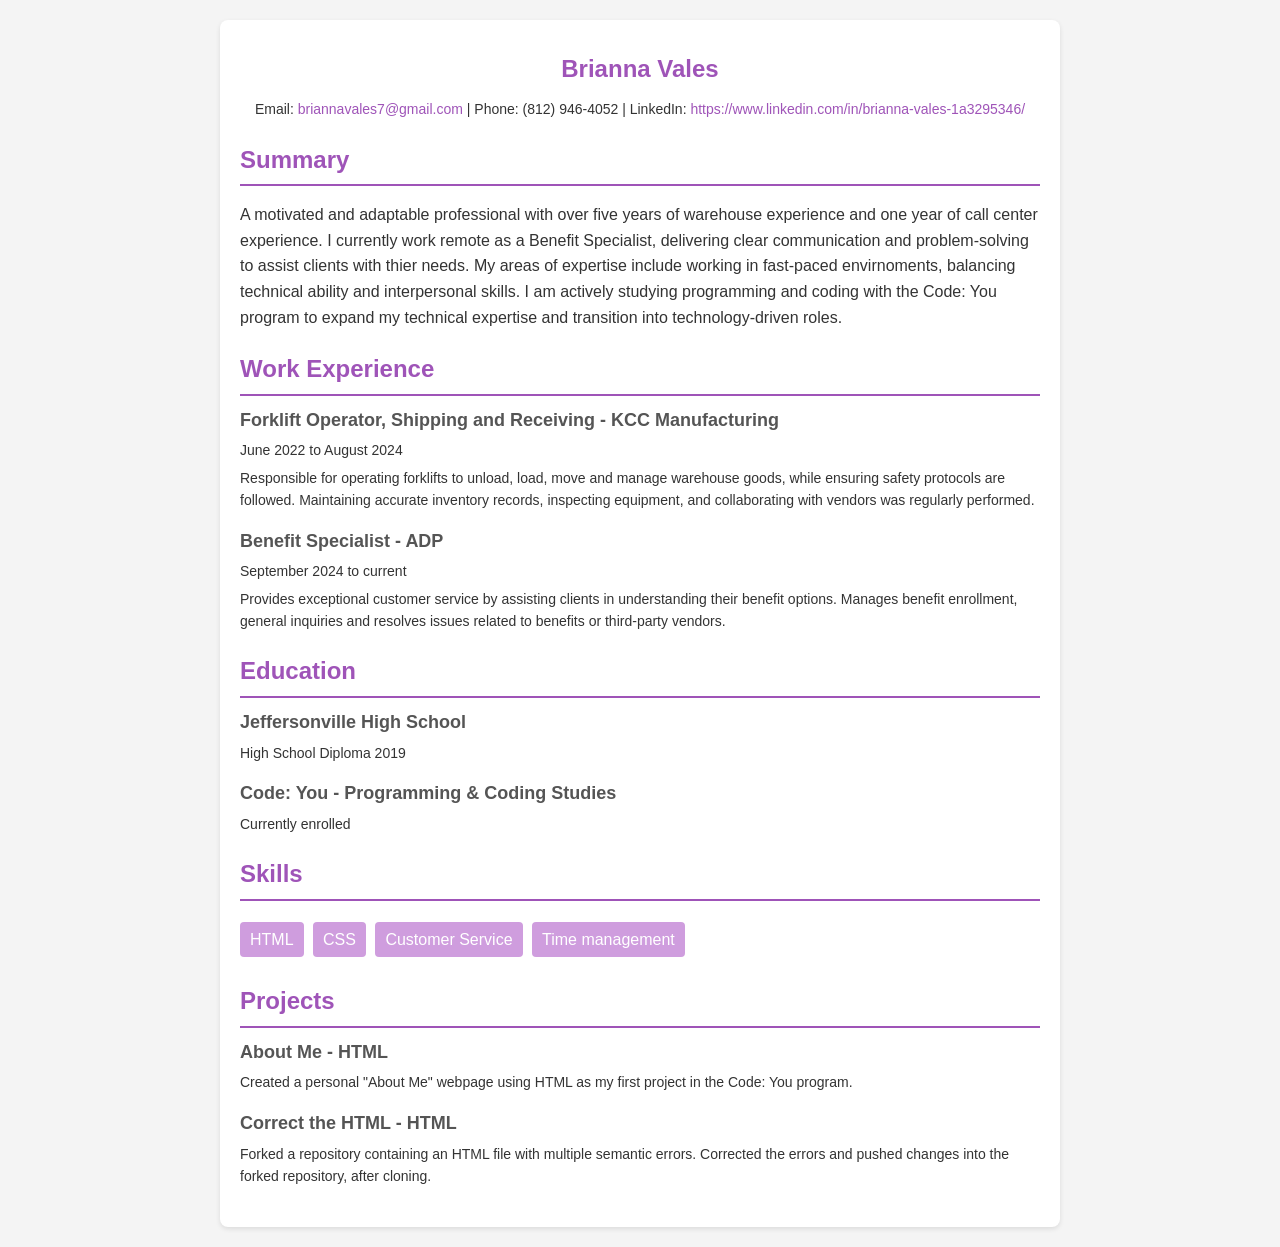
==== index.html @ 24373bed "First commit for the Create and Deploy a Resume Assignment, Brianna Vales Resume" ====
<!DOCTYPE html>
<html lang="en">
    <head>
        <meta charset="UTF-8" />
        <meta name="viewport" content="width=device-width, initial-scale=1.0" />
        <title>Resume Template</title>
    </head>

    <style>
        body {
            font-family: Arial, sans-serif;
            line-height: 1.6;
            margin: 0;
            padding: 0;
            color: #333;
            background-color: #f4f4f4;
        }
        .container {
            max-width: 800px;
            margin: 20px auto;
            padding: 20px;
            background: #fff;
            border-radius: 8px;
            box-shadow: 0 2px 5px rgba(0, 0, 0, 0.1);
        }
        h1,
        h2 {
            color: #9f54b8;
        }
        .header {
            text-align: center;
        }
        .header h1 {
            margin: 10px 0;
        }
        .contact {
            margin: 10px 0;
            font-size: 14px;
        }
        .contact a {
            color: #9f54b8;
            text-decoration: none;
        }
        .section {
            margin: 20px 0;
        }
        .section h2 {
            margin-bottom: 10px;
            border-bottom: 2px solid #9f54b8;
            padding-bottom: 5px;
        }
        .item {
            margin-bottom: 15px;
        }
        .item h3 {
            margin: 0;
            font-size: 18px;
            color: #555;
        }
        .item p {
            margin: 5px 0;
            font-size: 14px;
        }
        .skills ul {
            list-style: none;
            padding: 0;
        }
        .skills ul li {
            display: inline-block;
            background: #cf9dde;
            color: #fff;
            padding: 5px 10px;
            margin: 5px 5px 5px 0;
            border-radius: 4px;
        }
    </style>

    <body>
        <main class="container">
            <section class="header">
                <h1>Brianna Vales</h1>
                <p class="contact">
                    Email:
                    <a href="mailto:briannavales7@gmail.com"
                        >briannavales7@gmail.com</a
                    >
                    | Phone: (812) 946-4052 | LinkedIn: 
                    <a href="#">https://www.linkedin.com/in/brianna-vales-1a3295346/</a>
                </p>
            </section>
            <section class="section">
                <h2>Summary</h2>
                <p>
                    A motivated and adaptable professional with over five years of warehouse experience and one year of call center experience. I currently work remote as a Benefit Specialist, delivering clear communication and problem-solving to assist clients with thier needs. My areas of expertise include working in fast-paced envirnoments, balancing technical ability and interpersonal skills. I am actively studying programming and coding with the Code: You program to expand my technical expertise and transition into technology-driven roles.
                </p>
            </section>
            <section class="section">
                <h2>Work Experience</h2>
                <div class="item">
                    <h3>Forklift Operator, Shipping and Receiving - KCC Manufacturing</h3>
                    <p>June 2022 to August 2024</p>
                    <p>
                        Responsible for operating forklifts to unload, load, move and manage warehouse goods, while ensuring safety protocols are followed. Maintaining accurate inventory records, inspecting equipment, and collaborating with vendors was regularly performed.
                    </p>
                </div>
                <div class="item">
                    <h3>Benefit Specialist - ADP</h3>
                    <p>September 2024 to current</p>
                    <p>
                        Provides exceptional customer service by assisting clients in understanding their benefit options. Manages benefit enrollment, general inquiries and resolves issues related to benefits or third-party vendors.
                    </p>
                </div>
            </section>
            <div class="section">
                <h2>Education</h2>
                <div class="item">
                    <h3>Jeffersonville High School</h3>
                    <p>High School Diploma 2019</p>
                </div>
                <div class="item">
                    <h3>Code: You - Programming & Coding Studies</h3>
                    <p>Currently enrolled</p>
                </div>
            </section>
            <section class="section">
                <h2>Skills</h2>
                <div class="skills">
                    <ul>
                        <li>HTML</li>
                        <li>CSS</li>
                        <li>Customer Service</li>
                        <li>Time management</li>
                    </ul>
                </div>
            </section>
            <section class="section">
                <h2>Projects</h2>
                <div class="item">
                    <h3>About Me - HTML </h3>
                    <p>
                        Created a personal "About Me" webpage using HTML as my first project in the Code: You program.
                    </p>
                </div>
                <div class="item">
                    <h3>Correct the HTML - HTML</h3>
                    <p>
                        Forked a repository containing an HTML file with multiple semantic errors. Corrected the errors and pushed changes into the forked repository, after cloning.
                    </p>
                </div>
            </section>
        </main>
    </body>
</html>
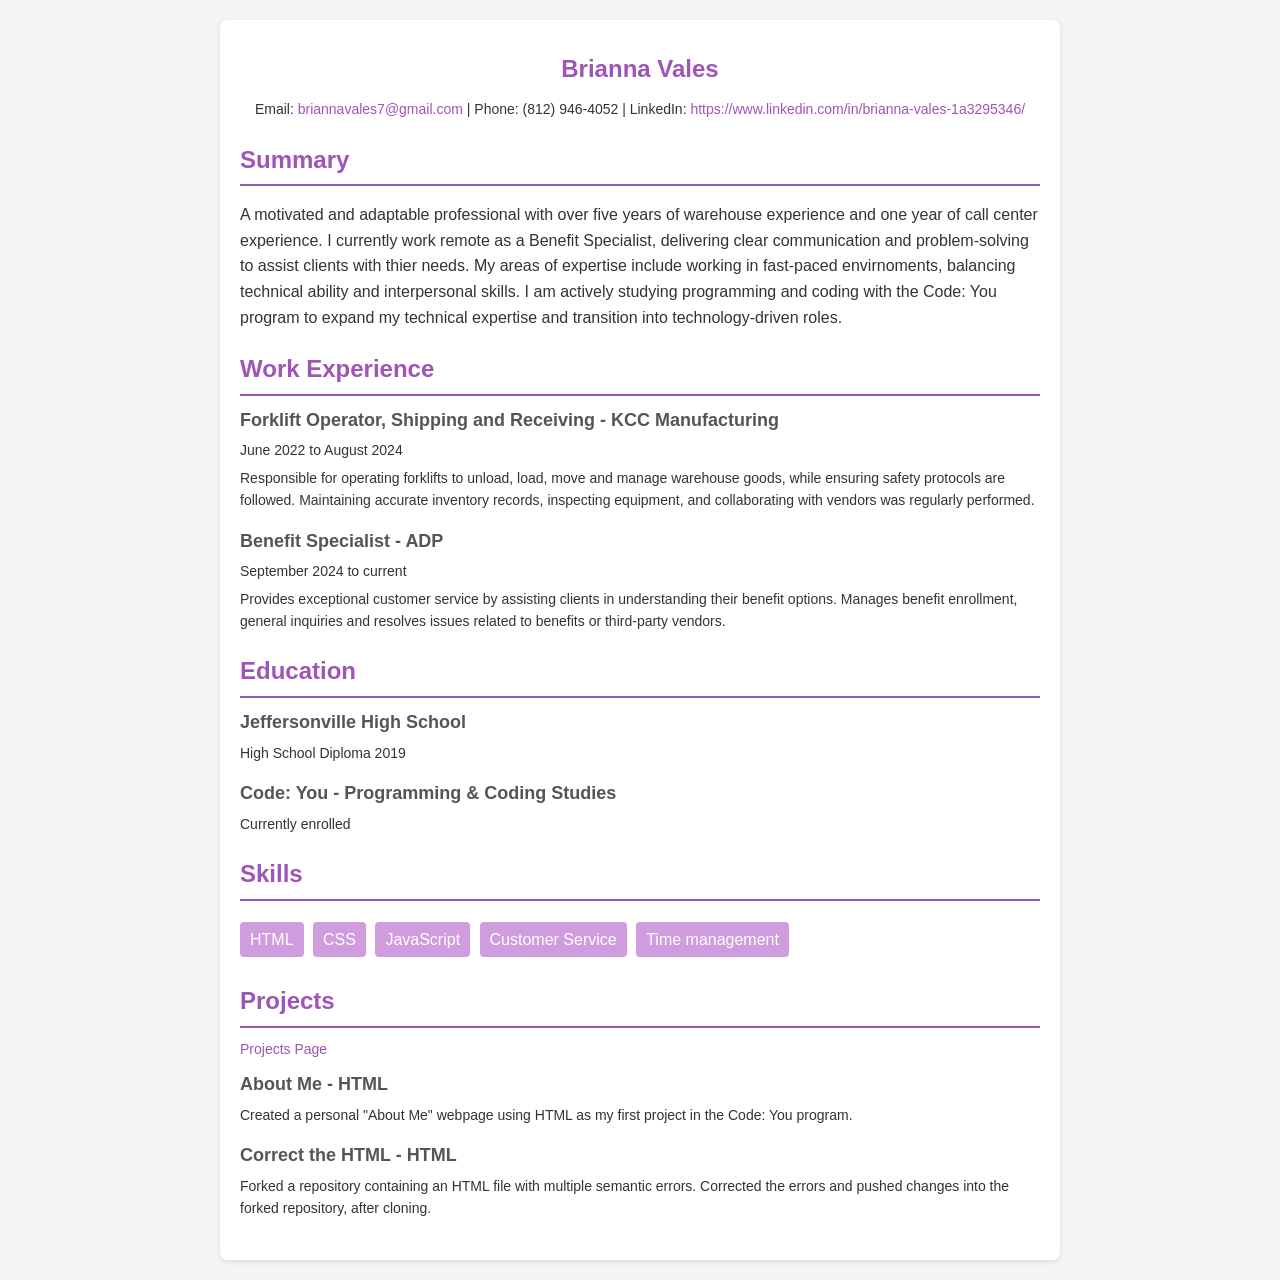
==== commit af6bcc27: "First commit to the update GitHub resume" ====
--- a/index.html
+++ b/index.html
@@ -4,76 +4,9 @@
         <meta charset="UTF-8" />
         <meta name="viewport" content="width=device-width, initial-scale=1.0" />
         <title>Resume Template</title>
+        <link rel="stylesheet" href="css/projects.css" />
     </head>
 
-    <style>
-        body {
-            font-family: Arial, sans-serif;
-            line-height: 1.6;
-            margin: 0;
-            padding: 0;
-            color: #333;
-            background-color: #f4f4f4;
-        }
-        .container {
-            max-width: 800px;
-            margin: 20px auto;
-            padding: 20px;
-            background: #fff;
-            border-radius: 8px;
-            box-shadow: 0 2px 5px rgba(0, 0, 0, 0.1);
-        }
-        h1,
-        h2 {
-            color: #9f54b8;
-        }
-        .header {
-            text-align: center;
-        }
-        .header h1 {
-            margin: 10px 0;
-        }
-        .contact {
-            margin: 10px 0;
-            font-size: 14px;
-        }
-        .contact a {
-            color: #9f54b8;
-            text-decoration: none;
-        }
-        .section {
-            margin: 20px 0;
-        }
-        .section h2 {
-            margin-bottom: 10px;
-            border-bottom: 2px solid #9f54b8;
-            padding-bottom: 5px;
-        }
-        .item {
-            margin-bottom: 15px;
-        }
-        .item h3 {
-            margin: 0;
-            font-size: 18px;
-            color: #555;
-        }
-        .item p {
-            margin: 5px 0;
-            font-size: 14px;
-        }
-        .skills ul {
-            list-style: none;
-            padding: 0;
-        }
-        .skills ul li {
-            display: inline-block;
-            background: #cf9dde;
-            color: #fff;
-            padding: 5px 10px;
-            margin: 5px 5px 5px 0;
-            border-radius: 4px;
-        }
-    </style>
 
     <body>
         <main class="container">
@@ -128,6 +61,7 @@
                     <ul>
                         <li>HTML</li>
                         <li>CSS</li>
+                        <li>JavaScript</li>
                         <li>Customer Service</li>
                         <li>Time management</li>
                     </ul>
@@ -135,6 +69,9 @@
             </section>
             <section class="section">
                 <h2>Projects</h2>
+                <p class="contact">
+                    <a href="projects.html">Projects Page</a>
+                </p>
                 <div class="item">
                     <h3>About Me - HTML </h3>
                     <p>
--- a/css/projects.css
+++ b/css/projects.css
@@ -0,0 +1,66 @@
+body {
+            font-family: Arial, sans-serif;
+            line-height: 1.6;
+            margin: 0;
+            padding: 0;
+            color: #333;
+            background-color: #f4f4f4;
+        }
+        .container {
+            max-width: 800px;
+            margin: 20px auto;
+            padding: 20px;
+            background: #fff;
+            border-radius: 8px;
+            box-shadow: 0 2px 5px rgba(0, 0, 0, 0.1);
+        }
+        h1,
+        h2 {
+            color: #9f54b8;
+        }
+        .header {
+            text-align: center;
+        }
+        .header h1 {
+            margin: 10px 0;
+        }
+        .contact {
+            margin: 10px 0;
+            font-size: 14px;
+        }
+        .contact a {
+            color: #9f54b8;
+            text-decoration: none;
+        }
+        .section {
+            margin: 20px 0;
+        }
+        .section h2 {
+            margin-bottom: 10px;
+            border-bottom: 2px solid #9f54b8;
+            padding-bottom: 5px;
+        }
+        .item {
+            margin-bottom: 15px;
+        }
+        .item h3 {
+            margin: 0;
+            font-size: 18px;
+            color: #555;
+        }
+        .item p {
+            margin: 5px 0;
+            font-size: 14px;
+        }
+        .skills ul {
+            list-style: none;
+            padding: 0;
+        }
+        .skills ul li {
+            display: inline-block;
+            background: #cf9dde;
+            color: #fff;
+            padding: 5px 10px;
+            margin: 5px 5px 5px 0;
+            border-radius: 4px;
+        }
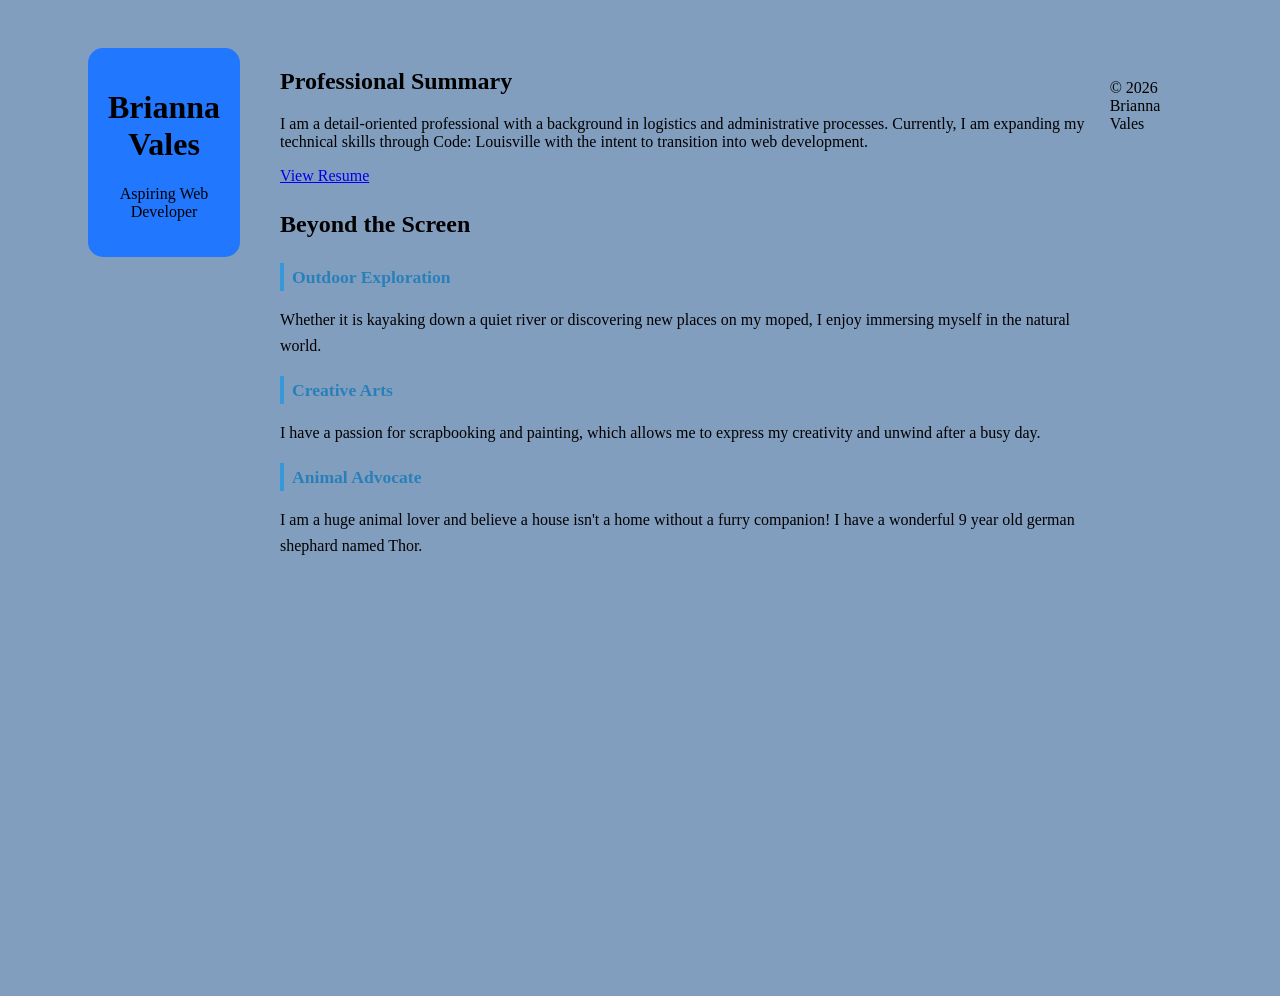
==== commit 3feeecf0: "Module 3 Week 3 updates" ====
--- a/index.html
+++ b/index.html
@@ -3,88 +3,46 @@
     <head>
         <meta charset="UTF-8" />
         <meta name="viewport" content="width=device-width, initial-scale=1.0" />
-        <title>Resume Template</title>
-        <link rel="stylesheet" href="css/projects.css" />
+        <title>About Me - Brianna Vales</title>
+        <link rel="stylesheet" href="css/index.css" />
     </head>
 
+    <body> 
+        <header class="header">
+                <h1>Brianna Vales</h1>
+                <p>Aspiring Web Developer</p>
+            </div>
+        </header>
 
-    <body>
         <main class="container">
-            <section class="header">
-                <h1>Brianna Vales</h1>
-                <p class="contact">
-                    Email:
-                    <a href="mailto:briannavales7@gmail.com"
-                        >briannavales7@gmail.com</a
-                    >
-                    | Phone: (812) 946-4052 | LinkedIn: 
-                    <a href="#">https://www.linkedin.com/in/brianna-vales-1a3295346/</a>
-                </p>
+            <section class="profile-card">
+                <h2>Professional Summary</h2>  
+                <p>I am a detail-oriented professional with a background in logistics and administrative processes. Currently, I am expanding my technical skills through Code: Louisville with the intent to transition into web development.</p> 
+                <nav>
+                    <a href="resume.html">View Resume</a>
+                </nav>         
             </section>
-            <section class="section">
-                <h2>Summary</h2>
-                <p>
-                    A motivated and adaptable professional with over five years of warehouse experience and one year of call center experience. I currently work remote as a Benefit Specialist, delivering clear communication and problem-solving to assist clients with thier needs. My areas of expertise include working in fast-paced envirnoments, balancing technical ability and interpersonal skills. I am actively studying programming and coding with the Code: You program to expand my technical expertise and transition into technology-driven roles.
-                </p>
-            </section>
-            <section class="section">
-                <h2>Work Experience</h2>
-                <div class="item">
-                    <h3>Forklift Operator, Shipping and Receiving - KCC Manufacturing</h3>
-                    <p>June 2022 to August 2024</p>
-                    <p>
-                        Responsible for operating forklifts to unload, load, move and manage warehouse goods, while ensuring safety protocols are followed. Maintaining accurate inventory records, inspecting equipment, and collaborating with vendors was regularly performed.
-                    </p>
+
+            <section class="hobbies-card">
+                <h2>Beyond the Screen</h2>
+                <div class="hobby">
+                    <h3>Outdoor Exploration</h3>
+                    <p>Whether it is kayaking down a quiet river or discovering new places on my moped, I enjoy immersing myself in the natural world.</p>
                 </div>
-                <div class="item">
-                    <h3>Benefit Specialist - ADP</h3>
-                    <p>September 2024 to current</p>
-                    <p>
-                        Provides exceptional customer service by assisting clients in understanding their benefit options. Manages benefit enrollment, general inquiries and resolves issues related to benefits or third-party vendors.
-                    </p>
+
+                <div class="hobby">
+                    <h3>Creative Arts</h3>
+                    <p>I have a passion for scrapbooking and painting, which allows me to express my creativity and unwind after a busy day.</p>
                 </div>
-            </section>
-            <div class="section">
-                <h2>Education</h2>
-                <div class="item">
-                    <h3>Jeffersonville High School</h3>
-                    <p>High School Diploma 2019</p>
+
+                <div class="hobby">
+                    <h3>Animal Advocate</h3>
+                    <p>I am a huge animal lover and believe a house isn't a home without a furry companion! I have a wonderful 9 year old german shephard named Thor. </p>
                 </div>
-                <div class="item">
-                    <h3>Code: You - Programming & Coding Studies</h3>
-                    <p>Currently enrolled</p>
-                </div>
-            </section>
-            <section class="section">
-                <h2>Skills</h2>
-                <div class="skills">
-                    <ul>
-                        <li>HTML</li>
-                        <li>CSS</li>
-                        <li>JavaScript</li>
-                        <li>Customer Service</li>
-                        <li>Time management</li>
-                    </ul>
-                </div>
-            </section>
-            <section class="section">
-                <h2>Projects</h2>
-                <p class="contact">
-                    <a href="projects.html">Projects Page</a>
-                </p>
-                <div class="item">
-                    <h3>About Me - HTML </h3>
-                    <p>
-                        Created a personal "About Me" webpage using HTML as my first project in the Code: You program.
-                    </p>
-                </div>
-                <div class="item">
-                    <h3>Correct the HTML - HTML</h3>
-                    <p>
-                        Forked a repository containing an HTML file with multiple semantic errors. Corrected the errors and pushed changes into the forked repository, after cloning.
-                    </p>
-                </div>
-            </section>
+            </section>    
         </main>
-    </body>
-</html>+
+        <footer class="footer">
+            <p>&copy; 2026 Brianna Vales</p>
+        </footer>
+        
--- a/css/index.css
+++ b/css/index.css
@@ -0,0 +1,53 @@
+body {
+    display: flex;
+    flex-direction: column;
+    min-height: 100vh;  
+    padding: 20px;
+    background-color: #829ebe;
+}
+
+.header {
+    background-color: #27f;
+    padding: 20px;
+    color: black;
+    text-align: center;
+    border-radius: 15px;
+    margin-bottom: 15px;
+    margin-right: 40px;
+}
+
+.hobbies-card {
+    line-height: 1.6;
+}
+
+.hobby-item {
+    margin-bottom: 20px;
+}
+
+.hobbies-card h3 {
+    font-size: 1.1rem;
+    color: #2980b9;
+    margin-bottom: 8px;
+    border-left: 4px solid #3498db;
+    padding-left: 8px;
+}
+
+.hobby-item p {
+    margin-top: 0;
+    color: #555
+}
+
+.footer {
+    margin-left: 15px;
+    margin-top: 15px;
+}
+
+@media (min-width: 768px) {
+    body {
+        display: flex;
+        flex-direction: row;
+        justify-content: space-around;
+        padding: 40px 80px;
+        align-items: flex-start;
+    }
+}
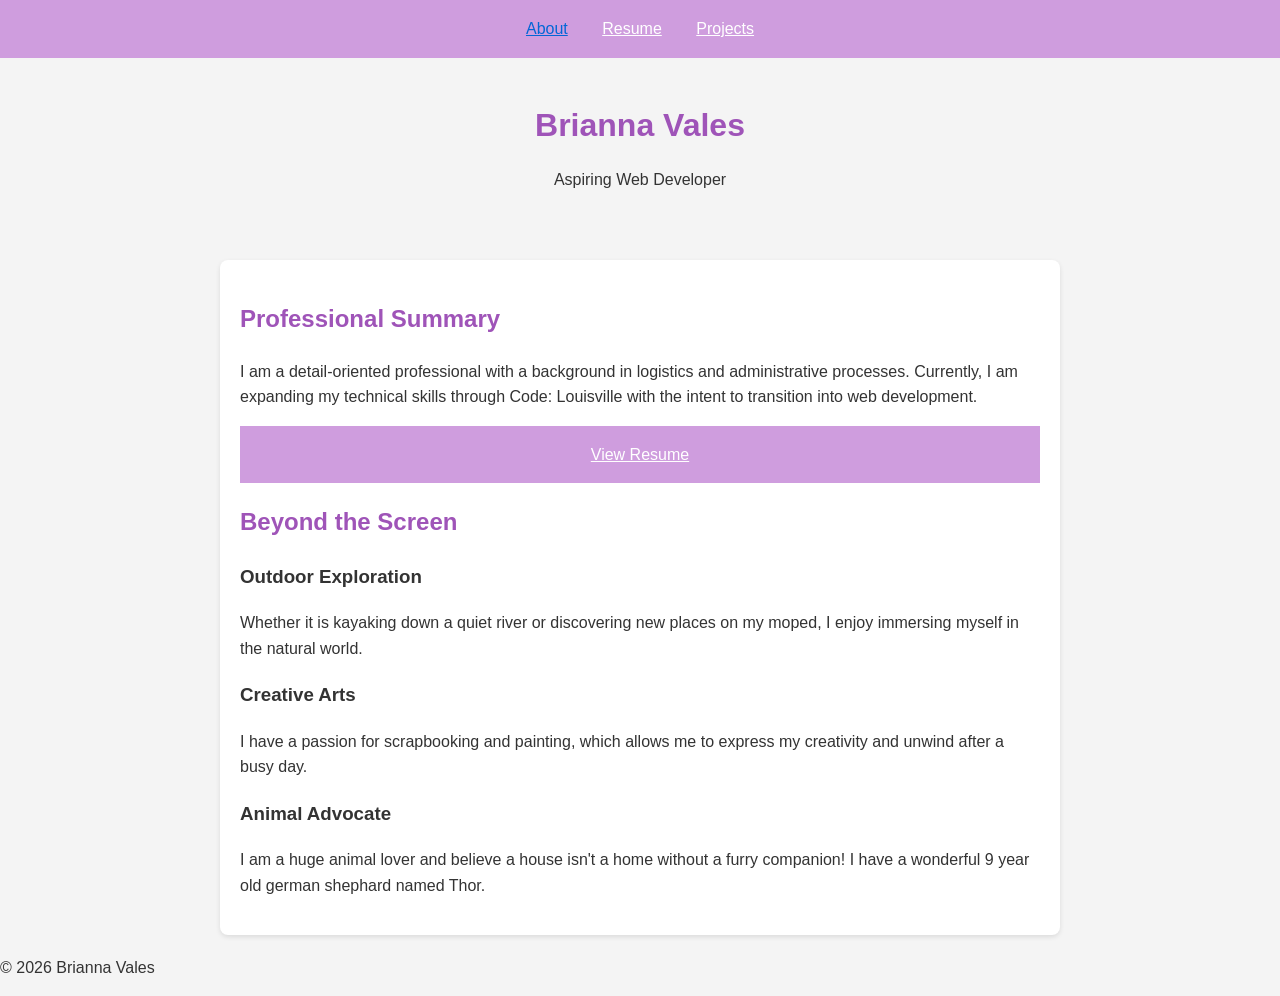
==== commit 4d7f960e: "Finalizing responsive nav and API requests" ====
--- a/index.html
+++ b/index.html
@@ -4,10 +4,16 @@
         <meta charset="UTF-8" />
         <meta name="viewport" content="width=device-width, initial-scale=1.0" />
         <title>About Me - Brianna Vales</title>
-        <link rel="stylesheet" href="css/index.css" />
+        <link rel="stylesheet" href="css/projects.css" />
     </head>
 
     <body> 
+        <nav>
+            <a href="index.html" class="active">About</a>
+            <a href="resume.html">Resume</a>
+            <a href="projects.html">Projects</a>
+        </nav>
+
         <header class="header">
                 <h1>Brianna Vales</h1>
                 <p>Aspiring Web Developer</p>
--- a/css/projects.css
+++ b/css/projects.css
@@ -0,0 +1,118 @@
+body {
+            font-family: Arial, sans-serif;
+            line-height: 1.6;
+            margin: 0;
+            padding: 0;
+            color: #333;
+            background-color: #f4f4f4;
+        }
+        .container {
+            max-width: 800px;
+            margin: 20px auto;
+            padding: 20px;
+            background: #fff;
+            border-radius: 8px;
+            box-shadow: 0 2px 5px rgba(0, 0, 0, 0.1);
+        }
+        h1,
+        h2 {
+            color: #9f54b8;
+        }
+        .header {
+            text-align: center;
+            padding: 2rem 1rem;
+        }
+        .header h1 {
+            margin: 10px 0;
+        }
+        .contact {
+            margin: 10px 0;
+            font-size: 14px;
+        }
+        .contact a {
+            color: #9f54b8;
+            text-decoration: none;
+        }
+        .section {
+            margin: 20px 0;
+        }
+        .section h2 {
+            margin-bottom: 10px;
+            border-bottom: 2px solid #9f54b8;
+            padding-bottom: 5px;
+        }
+        .item {
+            margin-bottom: 15px;
+        }
+        .item h3 {
+            margin: 0;
+            font-size: 18px;
+            color: #555;
+        }
+        .item p {
+            margin: 5px 0;
+            font-size: 14px;
+        }
+        .skills ul {
+            list-style: none;
+            padding: 0;
+        }
+        .skills ul li {
+            display: inline-block;
+            background: #cf9dde;
+            color: #fff;
+            padding: 5px 10px;
+            margin: 5px 5px 5px 0;
+            border-radius: 4px;
+        }
+
+        nav {
+            background: #cf9dde;
+            padding: 1rem;
+            text-align: center;
+        }
+
+        nav a {
+            color: white;
+            margin: 0 15px;
+        }
+
+        nav a.active {
+            color: #0366d6;
+        }
+
+#repo-container {
+    display: grid;
+    grid-template-columns: 1fr;
+    gap: 20px;
+    padding: 20px;
+    max-width: 1100px;
+}
+
+@media (min-width: 768px) {
+    #repo-container {
+        grid-template-columns: repeat(2, 1fr);
+    }
+ }
+
+@media (min-width: 1024px) {
+    #repo-container {
+        grid-template-columns: repeat(3, 1fr);
+    }
+}
+
+.project-card h3 {
+    color: #0366d6;
+    margin-top: 0;
+}
+
+.project-card .btn {
+    margin-top: auto;
+    display: inline-block;
+    background: #2ea44f;
+    color: white;
+    text-decoration: none;
+    padding: 8px 12px;
+    border-radius: 5px;
+    text-align: center;
+}
